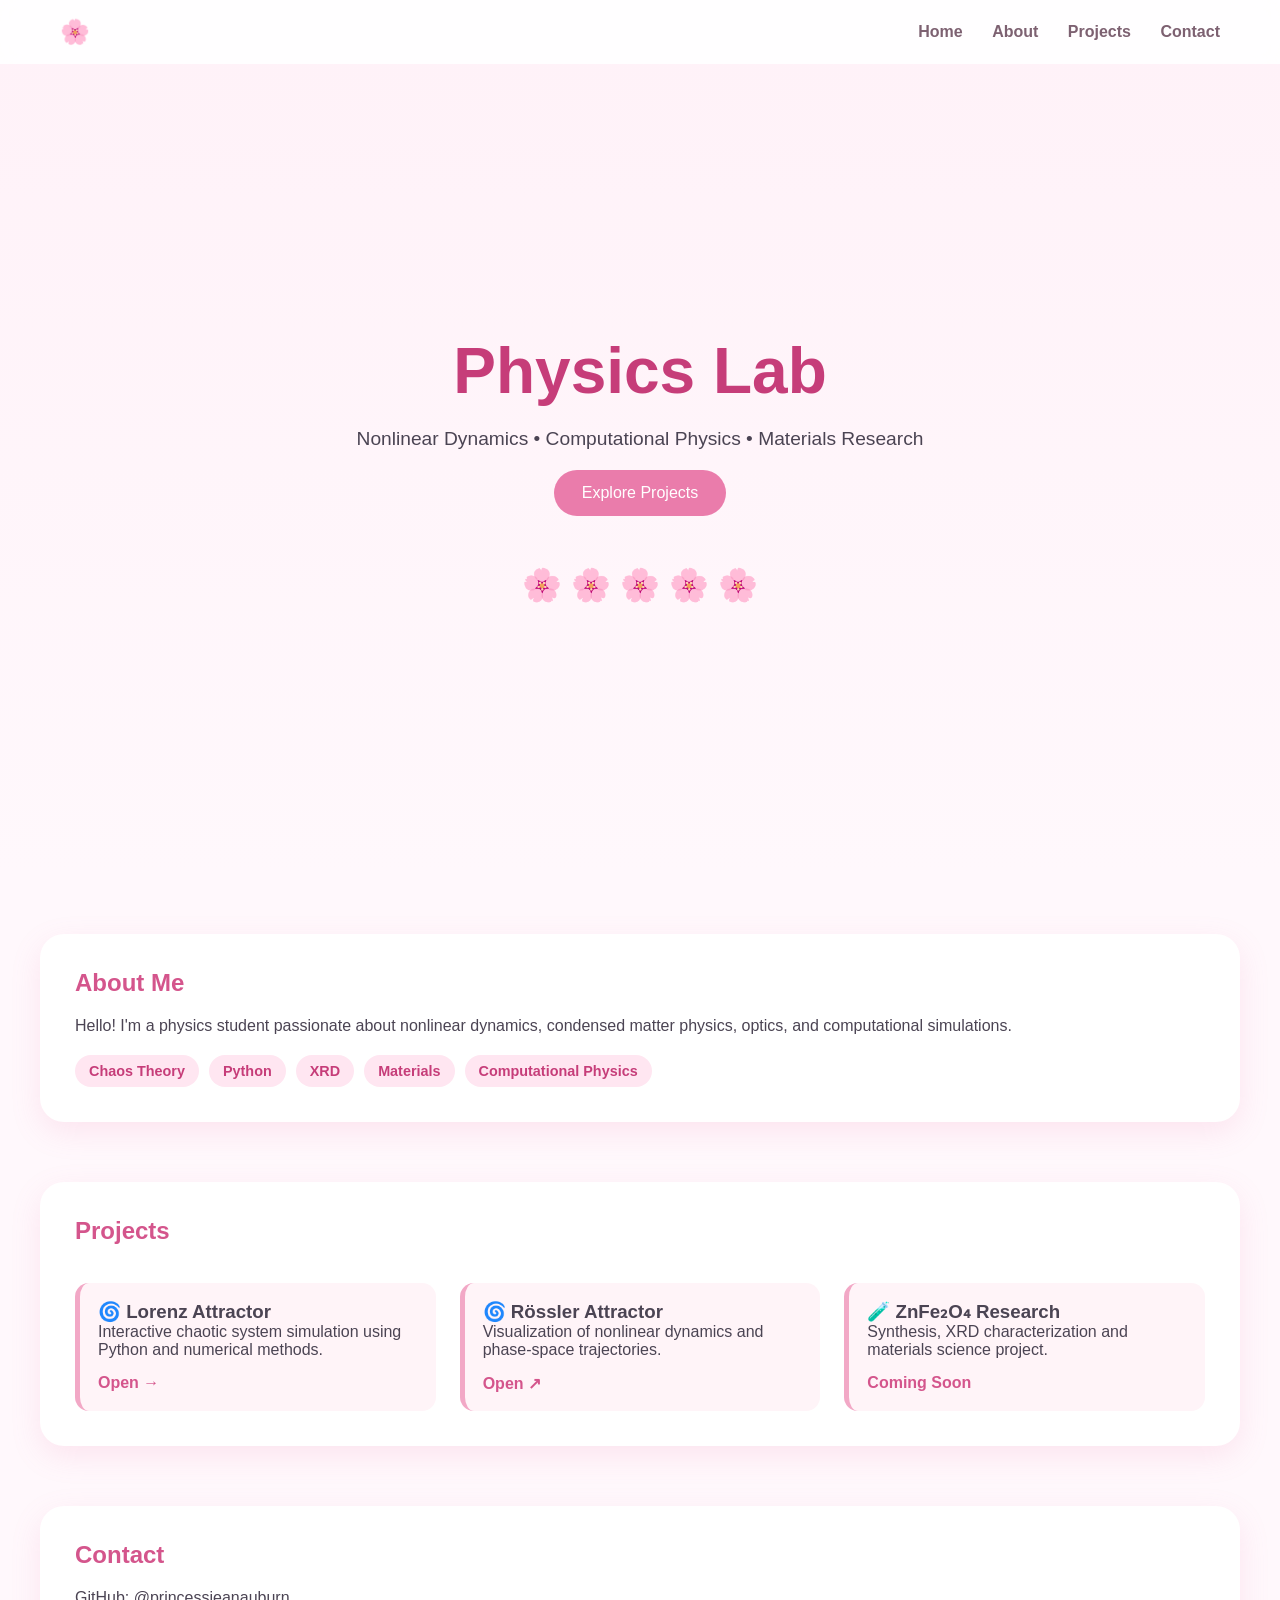
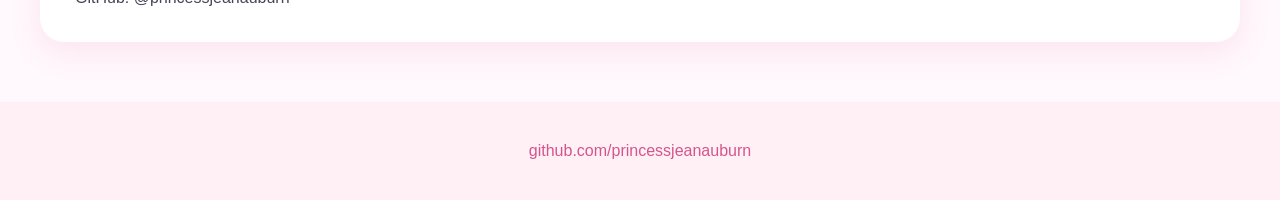
==== index.html @ 62dab0b1 "Update index.html" ====
<!DOCTYPE html>
<html lang="en">
<head>
  <meta charset="UTF-8">
  <meta name="viewport" content="width=device-width, initial-scale=1.0">
  <title>Mei | Physics Portfolio</title>
  <link rel="stylesheet" href="style.css">
</head>

<body>

<nav>
  <h2 class="logo">🌸 </h2>

  <div class="links">
    <a href="#home">Home</a>
    <a href="#about">About</a>
    <a href="#projects">Projects</a>
    <a href="#contact">Contact</a>
  </div>
</nav>

<header id="home">
  <h1> Physics Lab</h1>
  <p>Nonlinear Dynamics • Computational Physics • Materials Research</p>

  <a class="button" href="#projects">Explore Projects</a>

  <div class="petals">
    🌸 🌸 🌸 🌸 🌸
  </div>
</header>

<section id="about" class="card about">

  <div class="about-text">
    <h2>About Me</h2>

    <p>
      Hello! I'm a physics student passionate about nonlinear
      dynamics, condensed matter physics, optics, and computational
      simulations.
    </p>

    <div class="tags">
      <span>Chaos Theory</span>
      <span>Python</span>
      <span>XRD</span>
      <span>Materials</span>
      <span>Computational Physics</span>
    </div>

  </div>

</section>

<section id="projects" class="card">
  <h2>Projects</h2>

  <div class="project-grid">

    <div class="project hover-card">
      <div class="project-content">
        <h3>🌀 Lorenz Attractor</h3>
        <p>Interactive chaotic system simulation using Python and numerical methods.</p>

        <div class="preview">
          <img src="images/lorenz.gif" alt="Lorenz Attractor">
        </div>

        <a href="lorenz.html">Open →</a>
      </div>
    </div>

    <div class="project hover-card">
      <div class="project-content">
    <h3>🌀 Rössler Attractor</h3>
    <p>Visualization of nonlinear dynamics and phase-space trajectories.</p>

    <div class="preview">
      <img src="images/rossler_rotating.gif" alt="Rössler Attractor">
    </div>

    <a href="Rossler.html">Open ↗</a>
  </div>
</div>

    <div class="project">
      <h3>🧪 ZnFe₂O₄ Research</h3>
      <p>Synthesis, XRD characterization and materials science project.</p>
      <a href="#">Coming Soon</a>
    </div>

  </div>
</section>

<section id="contact" class="card">
  <h2>Contact</h2>
  <p>GitHub: @princessjeanauburn</p>
</section>
  
<footer>
  <p></p>
  <p>
    <a href="https://github.com/princessjeanauburn">
      github.com/princessjeanauburn
    </a>
  </p>
</footer>

</body>
</html>
---- style.css ----
html{
    scroll-behavior:smooth;
}

*{
    margin:0;
    padding:0;
    box-sizing:border-box;
}

body{
    font-family:"Segoe UI", sans-serif;
    background:#fff8fc;
    color:#4b4453;
    margin:0;
    width:100%;
}

/* ---------- NAVIGATION ---------- */

nav{
    position:sticky;
    top:0;
    display:flex;
    justify-content:space-between;
    align-items:center;
    padding:18px 60px;
    background:rgba(255,255,255,0.8);
    backdrop-filter:blur(12px);
    z-index:100;
}

.logo{
    color:#d65a8f;
}

.links a{
    margin-left:25px;
    text-decoration:none;
    color:#7d6171;
    font-weight:600;
    transition:.3s;
}

.links a:hover{
    color:#e05c96;
}

/* ---------- HERO ---------- */

header{
    height:90vh;
    display:flex;
    flex-direction:column;
    justify-content:center;
    align-items:center;
    text-align:center;
    padding:20px;
    background:
      linear-gradient(rgba(255,240,247,.75),
      rgba(255,248,252,.95)),
      url("https://images.unsplash.com/photo-1522383225653-ed111181a951?auto=format&fit=crop&w=1600&q=80");
    background-size:cover;
    background-position:center;
}

header h1{
    font-size:4rem;
    color:#c63d79;
}

header p{
    margin:20px 0;
    font-size:1.2rem;
}

.button{
    text-decoration:none;
    background:#ea7cab;
    color:white;
    padding:14px 28px;
    border-radius:999px;
    transition:.3s;
}

.button:hover{
    background:#d96095;
}

.petals{
    margin-top:50px;
    font-size:2rem;
    animation:float 5s infinite ease-in-out;
}

@keyframes float{
    50%{
        transform:translateY(-12px);
    }
}

/* ---------- CARDS ---------- */
.about{
    display:flex;
    align-items:center;
    gap:30px;
}

.tags{
    display:flex;
    flex-wrap:wrap;
    gap:10px;
    margin-top:20px;
}

.tags span{
    background:#ffe6f1;
    color:#c63d79;
    padding:8px 14px;
    border-radius:999px;
    font-size:.9rem;
    font-weight:600;
}
.card{
    width:min(1440px,90%);
    margin:60px auto;
    background:white;
    padding:35px;
    border-radius:24px;
    box-shadow:0 10px 30px rgba(233,120,171,.15);
}

.card h2{
    color:#d4558c;
    margin-bottom:20px;
}

.project{
    margin-top:18px;
    padding:18px;
    border-left:5px solid #f2a8c6;
    background:#fff4f8;
    border-radius:12px;
}

footer{
    text-align:center;
    padding:35px;
    color:#a48b99;
}    text-decoration:none;
    color:#7d6171;
    font-weight:600;
    transition:.3s;
}

.links a:hover{
    color:#e05c96;
}

/* ---------- HERO ---------- */

header{
    height:90vh;
    display:flex;
    flex-direction:column;
    justify-content:center;
    align-items:center;
    text-align:center;
    padding:20px;
    background:
      linear-gradient(rgba(255,240,247,.75),
      rgba(255,248,252,.95)),
      url("https://images.unsplash.com/photo-1522383225653-ed111181a951?auto=format&fit=crop&w=1600&q=80");
    background-size:cover;
    background-position:center;
}

header h1{
    font-size:4rem;
    color:#c63d79;
}

header p{
    margin:20px 0;
    font-size:1.2rem;
}

.button{
    text-decoration:none;
    background:#ea7cab;
    color:white;
    padding:14px 28px;
    border-radius:999px;
    transition:.3s;
}

.button:hover{
    background:#d96095;
}

.petals{
    margin-top:50px;
    font-size:2rem;
    animation:float 5s infinite ease-in-out;
}

@keyframes float{
    50%{
        transform:translateY(-12px);
    }
}

/* ---------- CARDS ---------- */

.card{
    width:calc(100% - 80px);
    max-width:1600px;
    margin:60px auto;
    background:white;
    padding:35px;
    border-radius:24px;
    box-shadow:0 10px 30px rgba(233,120,171,.15);
}
.card h2{
    color:#d4558c;
    margin-bottom:20px;
}
.project-grid{
    display:grid;
    grid-template-columns:repeat(3, minmax(280px, 1fr));
    gap:24px;
    width:100%;
}

.project a{
    display:inline-block;
    margin-top:15px;
    color:#d4558c;
    text-decoration:none;
    font-weight:bold;
}

.project:hover{
    transform:translateY(-6px);
    transition:.3s;
}
.project{
    margin-top:18px;
    padding:18px;
    border-left:5px solid #f2a8c6;
    background:#fff4f8;
    border-radius:12px;
}

footer{
    text-align:center;
    padding:40px 20px;
    background:#fff0f6;
    color:#9b6a7f;
}

footer a{
    color:#d4558c;
    text-decoration:none;
}

footer a:hover{
    text-decoration:underline;
}
.project-grid{
    display:grid;
    grid-template-columns:repeat(3,1fr);
    gap:24px;
}

.project{
    background:#fff4f8;
    border-left:5px solid #f2a8c6;
    border-radius:14px;
    padding:18px;
    transition:all .35s ease;
}

.project-content{
    display:flex;
    flex-direction:column;
}

.preview{
    max-height:0;
    overflow:hidden;
    opacity:0;
    transition:all .4s ease;
}

.preview img{
    width:100%;
    border-radius:10px;
    margin-top:12px;
}

.hover-card:hover{
    transform:translateY(-8px);
    box-shadow:0 12px 28px rgba(233,120,171,.18);
}

.hover-card:hover .preview{
    max-height:260px;
    opacity:1;
}

.project a{
    margin-top:15px;
    color:#d4558c;
    font-weight:bold;
    text-decoration:none;
}
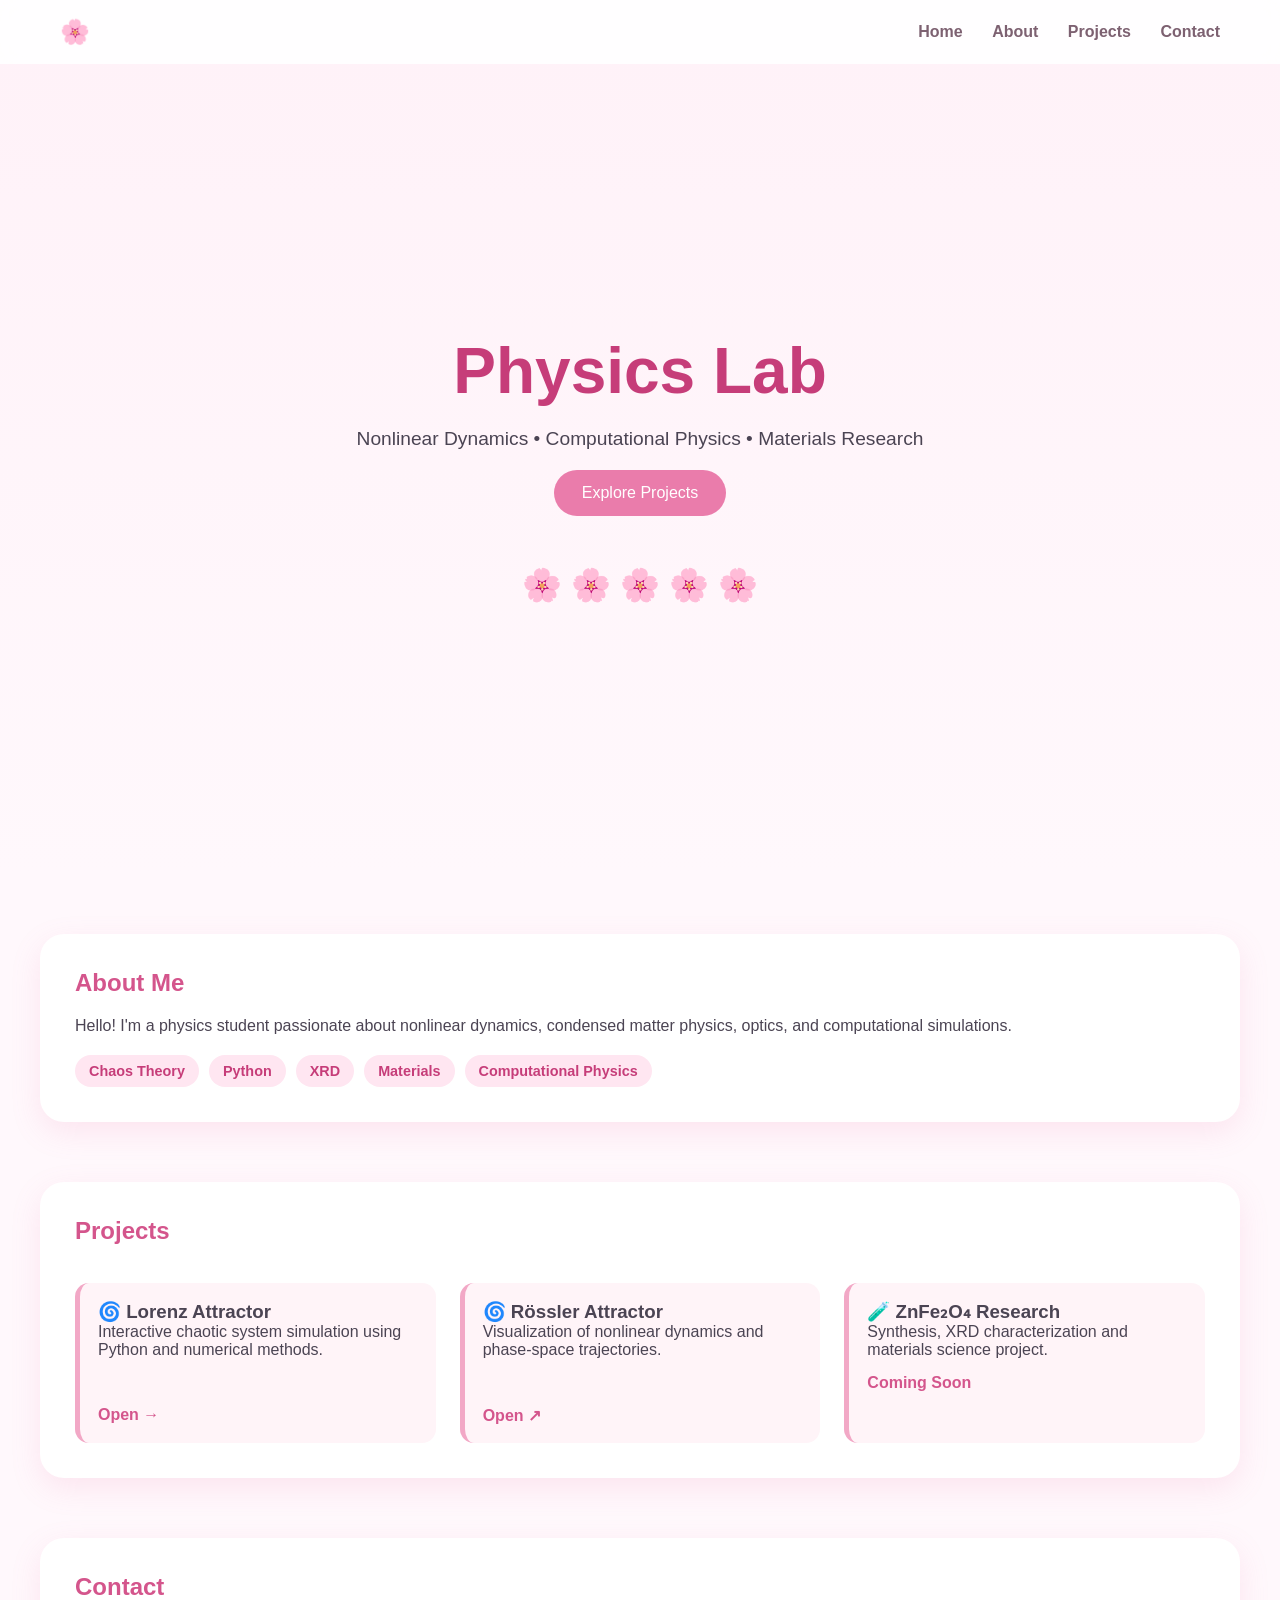
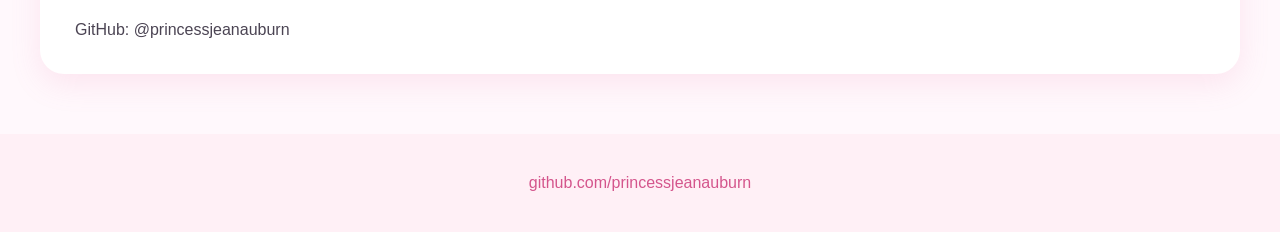
==== commit d0e41047: "Update index.html" ====
--- a/index.html
+++ b/index.html
@@ -73,7 +73,7 @@
     </div>
 
     <div class="project hover-card">
-      <div class="project-content">
+  <div class="project-content">
     <h3>🌀 Rössler Attractor</h3>
     <p>Visualization of nonlinear dynamics and phase-space trajectories.</p>
 
--- a/style.css
+++ b/style.css
@@ -315,3 +315,37 @@
     font-weight:bold;
     text-decoration:none;
 }
+/* Hover card */
+.hover-card{
+    position: relative;
+    overflow: hidden;
+    transition: transform 0.35s ease, box-shadow 0.35s ease;
+}
+
+.hover-card:hover{
+    transform: translateY(-8px);
+    box-shadow: 0 18px 40px rgba(0,0,0,0.18);
+}
+
+/* GIF preview */
+.preview{
+    margin: 16px 0;
+    border-radius: 14px;
+    overflow: hidden;
+    opacity: 0;
+    max-height: 0;
+    transform: scale(0.96);
+    transition: all 0.4s ease;
+}
+
+.hover-card:hover .preview{
+    opacity: 1;
+    max-height: 320px;
+    transform: scale(1);
+}
+
+.preview img{
+    width: 100%;
+    display: block;
+    border-radius: 14px;
+}
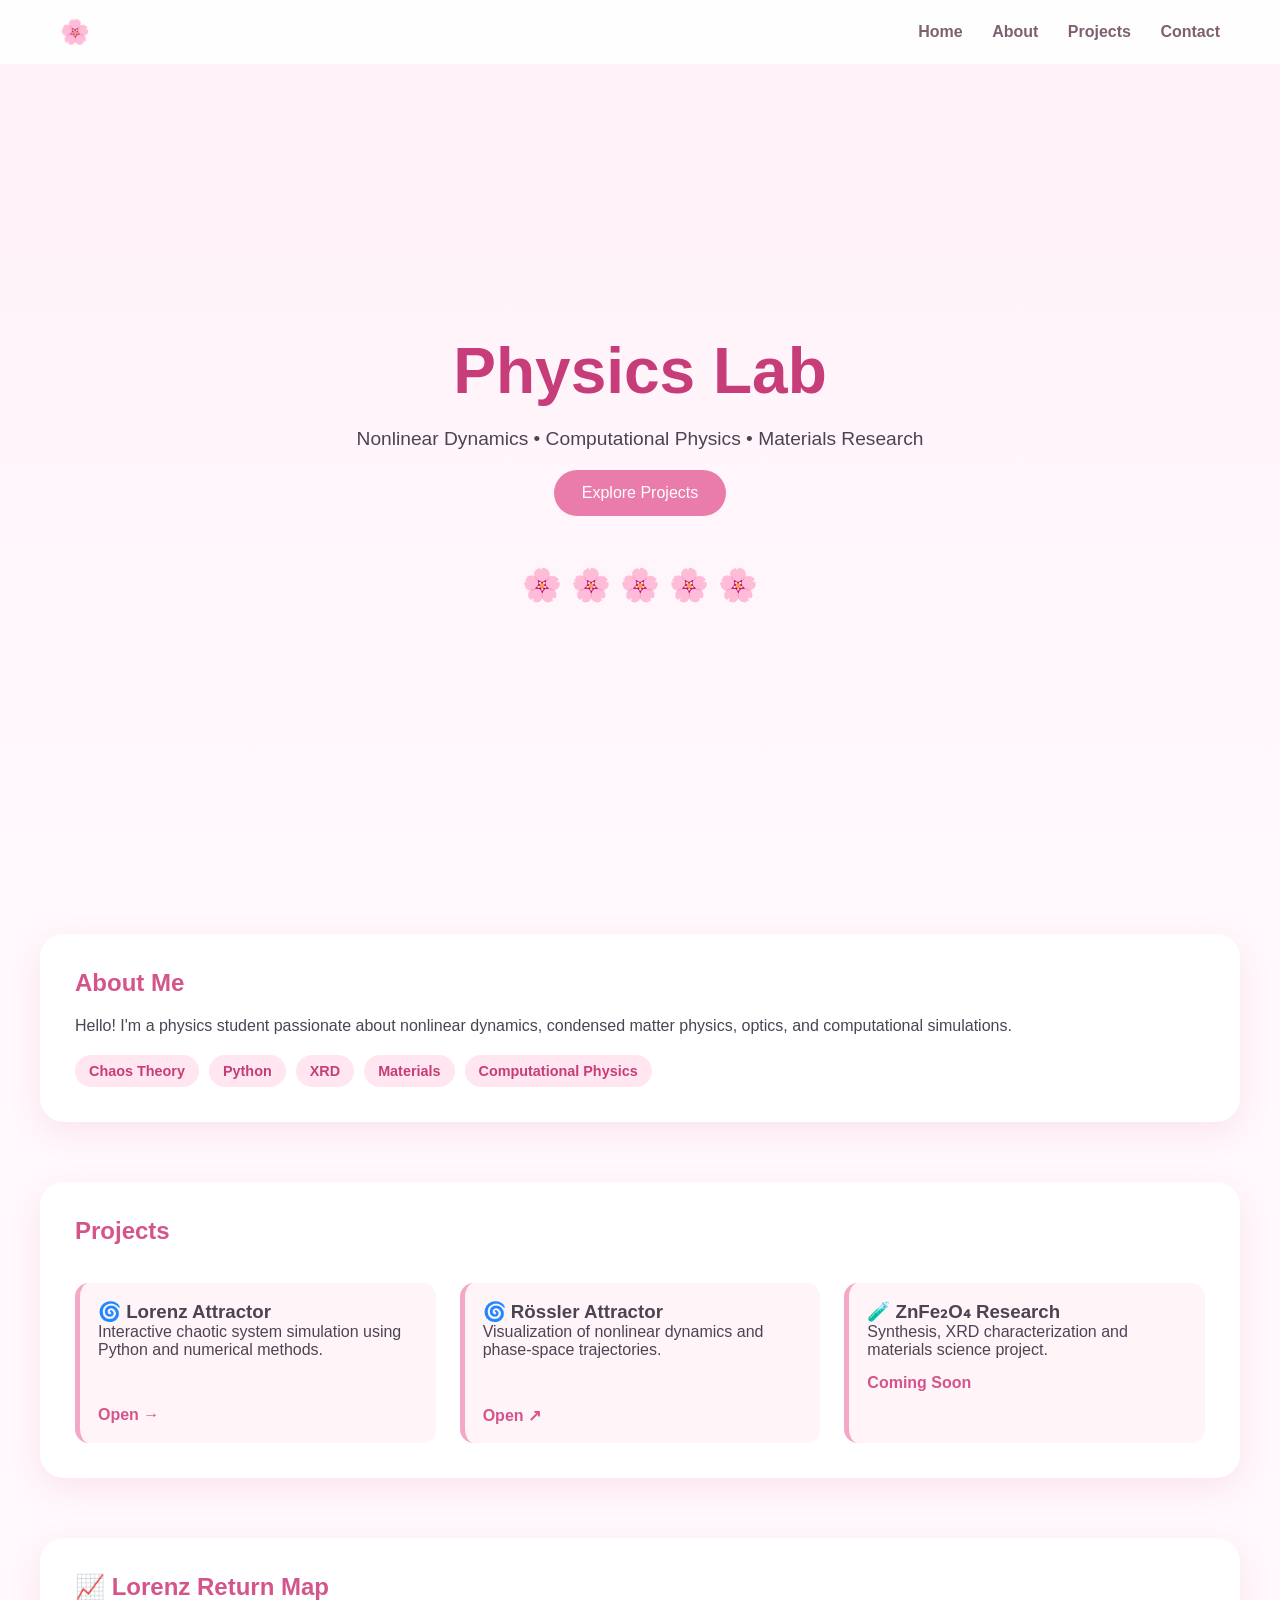
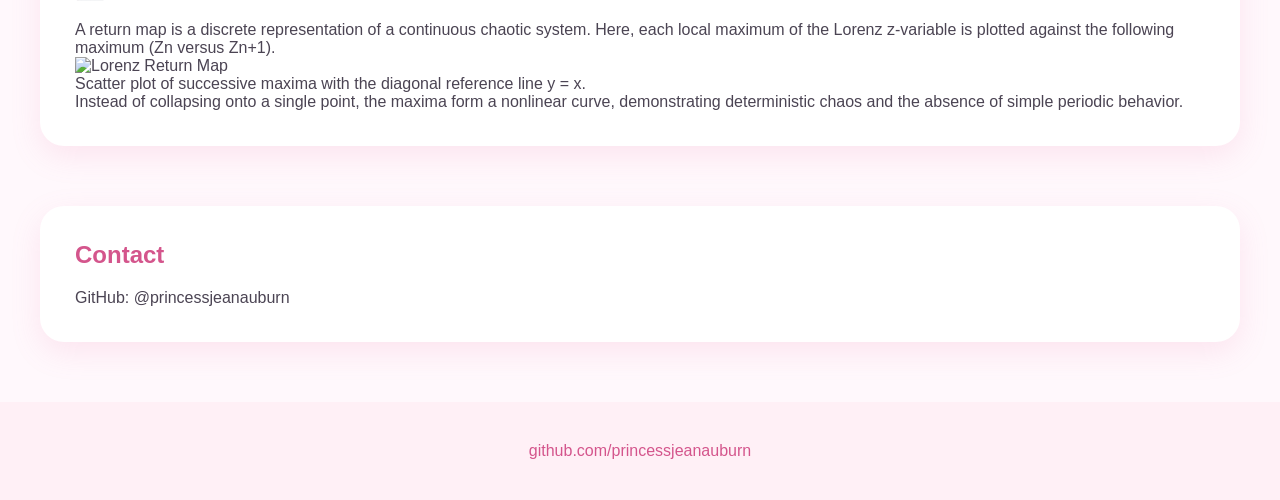
==== commit 81c380fa: "Update index.html" ====
--- a/index.html
+++ b/index.html
@@ -83,8 +83,8 @@
 
     <a href="Rossler.html">Open ↗</a>
   </div>
-</div>
-
+    </div>
+    
     <div class="project">
       <h3>🧪 ZnFe₂O₄ Research</h3>
       <p>Synthesis, XRD characterization and materials science project.</p>
@@ -92,6 +92,30 @@
     </div>
 
   </div>
+</section>
+  <section class="card" id="return-map">
+    <h2>📈 Lorenz Return Map</h2>
+
+    <p>
+        A return map is a discrete representation of a continuous chaotic system.
+        Here, each local maximum of the Lorenz z-variable is plotted against the
+        following maximum (Zn versus Zn+1).
+    </p>
+
+    <div class="figure">
+        <img src="images/lorenz_return_map.png"
+             alt="Lorenz Return Map">
+    </div>
+
+    <p class="caption">
+        Scatter plot of successive maxima with the diagonal reference line y = x.
+    </p>
+
+    <p>
+        Instead of collapsing onto a single point, the maxima form a nonlinear
+        curve, demonstrating deterministic chaos and the absence of simple
+        periodic behavior.
+    </p>
 </section>
 
 <section id="contact" class="card">
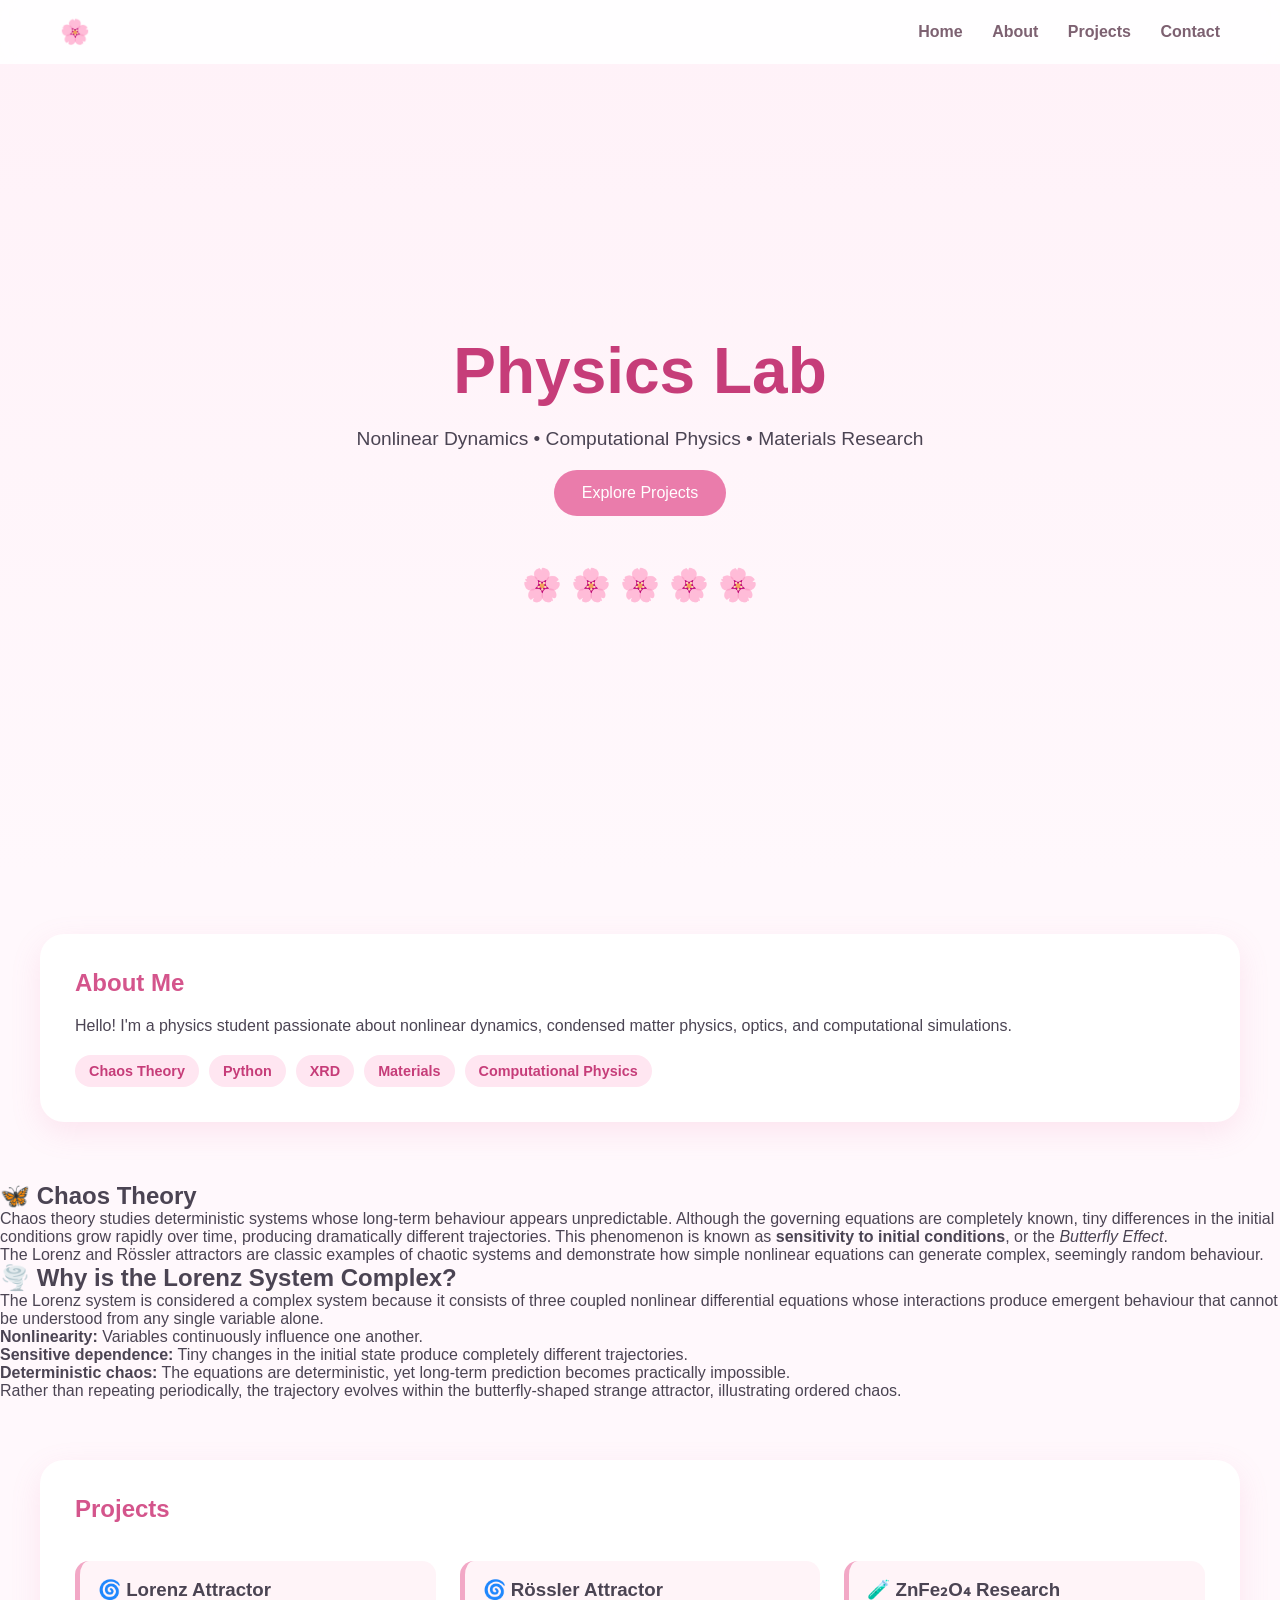
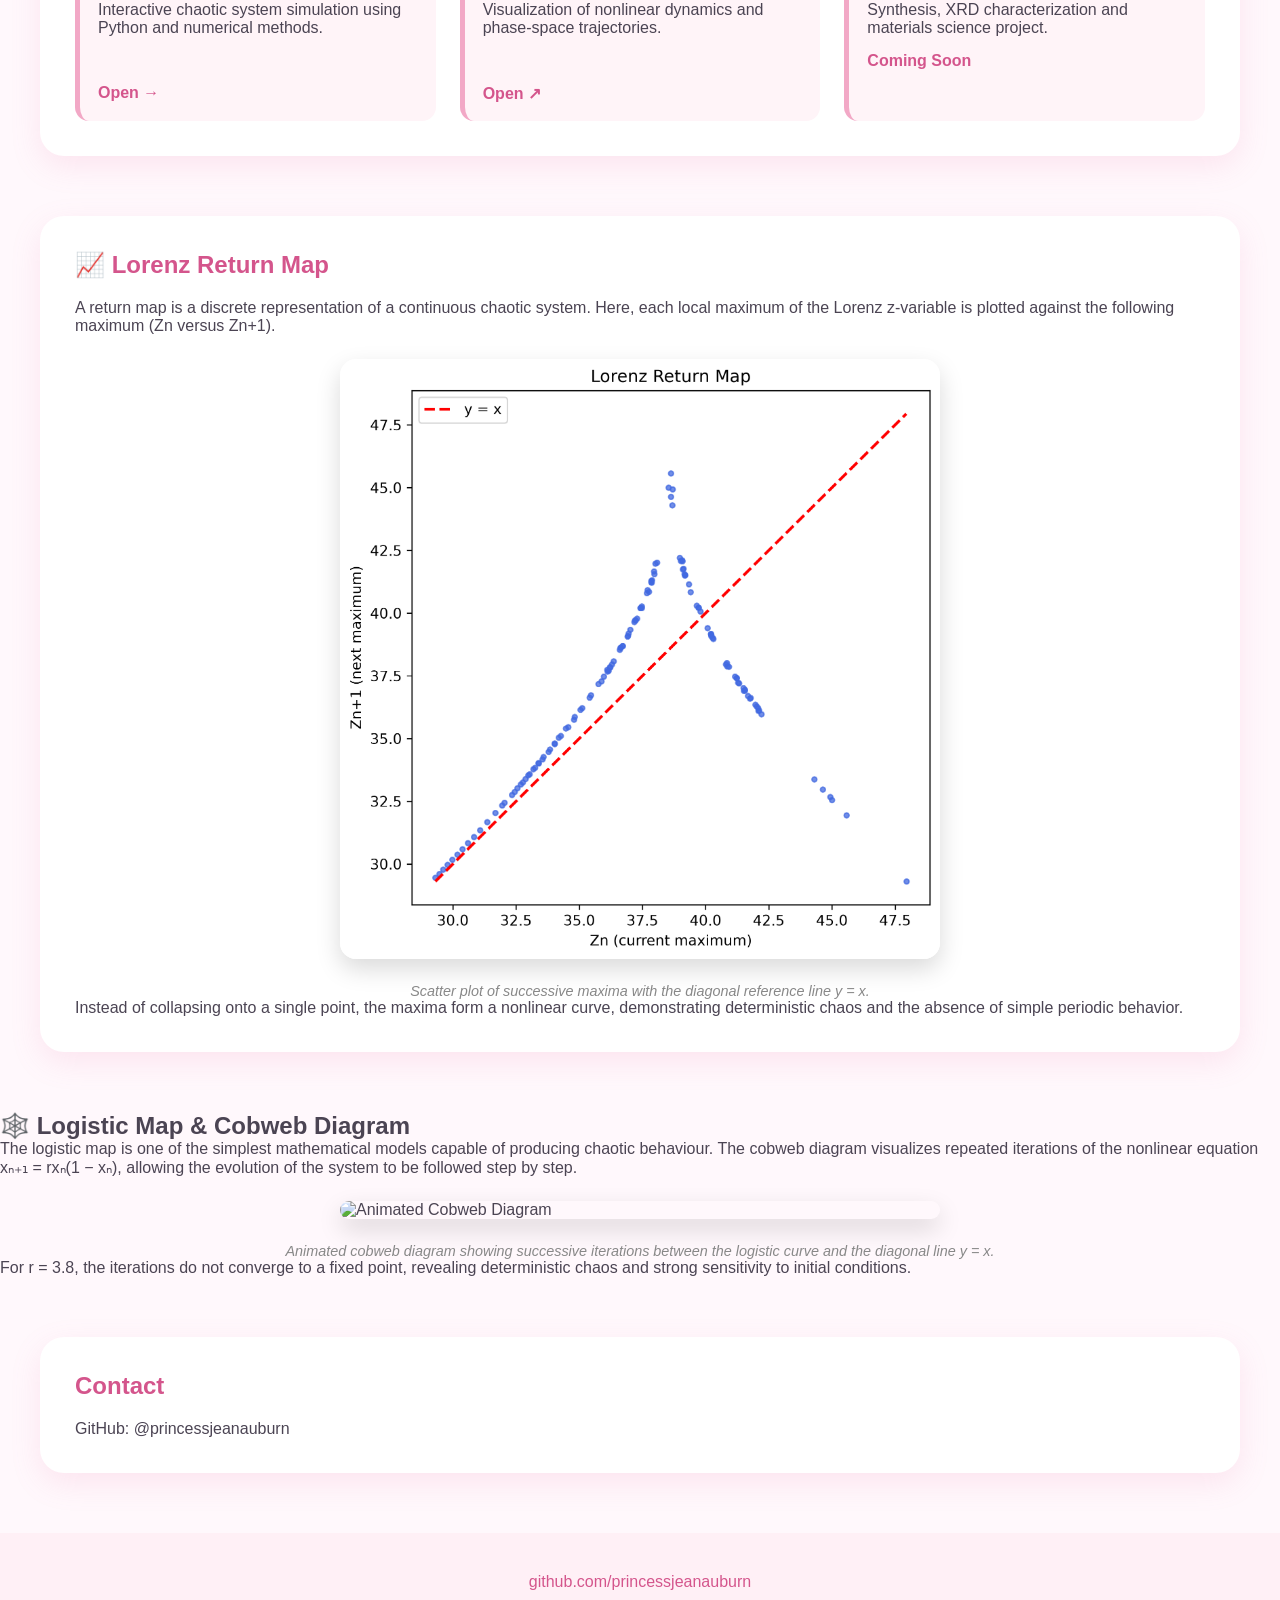
==== commit 5aca0f0e: "Update index.html" ====
--- a/index.html
+++ b/index.html
@@ -53,6 +53,45 @@
   </div>
 
 </section>
+  <section class="content-card" id="chaos">
+    <h2>🦋 Chaos Theory</h2>
+
+    <p>
+        Chaos theory studies deterministic systems whose long-term behaviour
+        appears unpredictable. Although the governing equations are completely
+        known, tiny differences in the initial conditions grow rapidly over time,
+        producing dramatically different trajectories. This phenomenon is known
+        as <strong>sensitivity to initial conditions</strong>, or the
+        <em>Butterfly Effect</em>.
+    </p>
+
+    <p>
+        The Lorenz and Rössler attractors are classic examples of chaotic
+        systems and demonstrate how simple nonlinear equations can generate
+        complex, seemingly random behaviour.
+    </p>
+</section>
+  <section class="content-card" id="complex-system">
+    <h2>🌪️ Why is the Lorenz System Complex?</h2>
+
+    <p>
+        The Lorenz system is considered a complex system because it consists of
+        three coupled nonlinear differential equations whose interactions produce
+        emergent behaviour that cannot be understood from any single variable
+        alone.
+    </p>
+
+    <ul>
+        <li><strong>Nonlinearity:</strong> Variables continuously influence one another.</li>
+        <li><strong>Sensitive dependence:</strong> Tiny changes in the initial state produce completely different trajectories.</li>
+        <li><strong>Deterministic chaos:</strong> The equations are deterministic, yet long-term prediction becomes practically impossible.</li>
+    </ul>
+
+    <p>
+        Rather than repeating periodically, the trajectory evolves within the
+        butterfly-shaped strange attractor, illustrating ordered chaos.
+    </p>
+</section>
 
 <section id="projects" class="card">
   <h2>Projects</h2>
@@ -115,6 +154,32 @@
         Instead of collapsing onto a single point, the maxima form a nonlinear
         curve, demonstrating deterministic chaos and the absence of simple
         periodic behavior.
+    </p>
+</section>
+  <section class="content-card" id="cobweb">
+    <h2>🕸️ Logistic Map & Cobweb Diagram</h2>
+
+    <p>
+        The logistic map is one of the simplest mathematical models capable of
+        producing chaotic behaviour. The cobweb diagram visualizes repeated
+        iterations of the nonlinear equation
+        xₙ₊₁ = rxₙ(1 − xₙ), allowing the evolution of the system to be followed
+        step by step.
+    </p>
+
+    <div class="figure">
+        <img src="images/cobweb_logistic.gif"
+             alt="Animated Cobweb Diagram">
+    </div>
+
+    <p class="caption">
+        Animated cobweb diagram showing successive iterations between the
+        logistic curve and the diagonal line y = x.
+    </p>
+
+    <p>
+        For r = 3.8, the iterations do not converge to a fixed point, revealing
+        deterministic chaos and strong sensitivity to initial conditions.
     </p>
 </section>
 
--- a/style.css
+++ b/style.css
@@ -349,3 +349,22 @@
     display: block;
     border-radius: 14px;
 }
+.figure{
+    margin: 1.5rem auto;
+    max-width: 600px;
+}
+
+.figure img{
+    width: 100%;
+    border-radius: 16px;
+    display: block;
+    box-shadow: 0 10px 25px rgba(0,0,0,0.15);
+}
+
+.caption{
+    text-align: center;
+    font-size: 0.9rem;
+    color: #888;
+    margin-top: 0.75rem;
+    font-style: italic;
+}
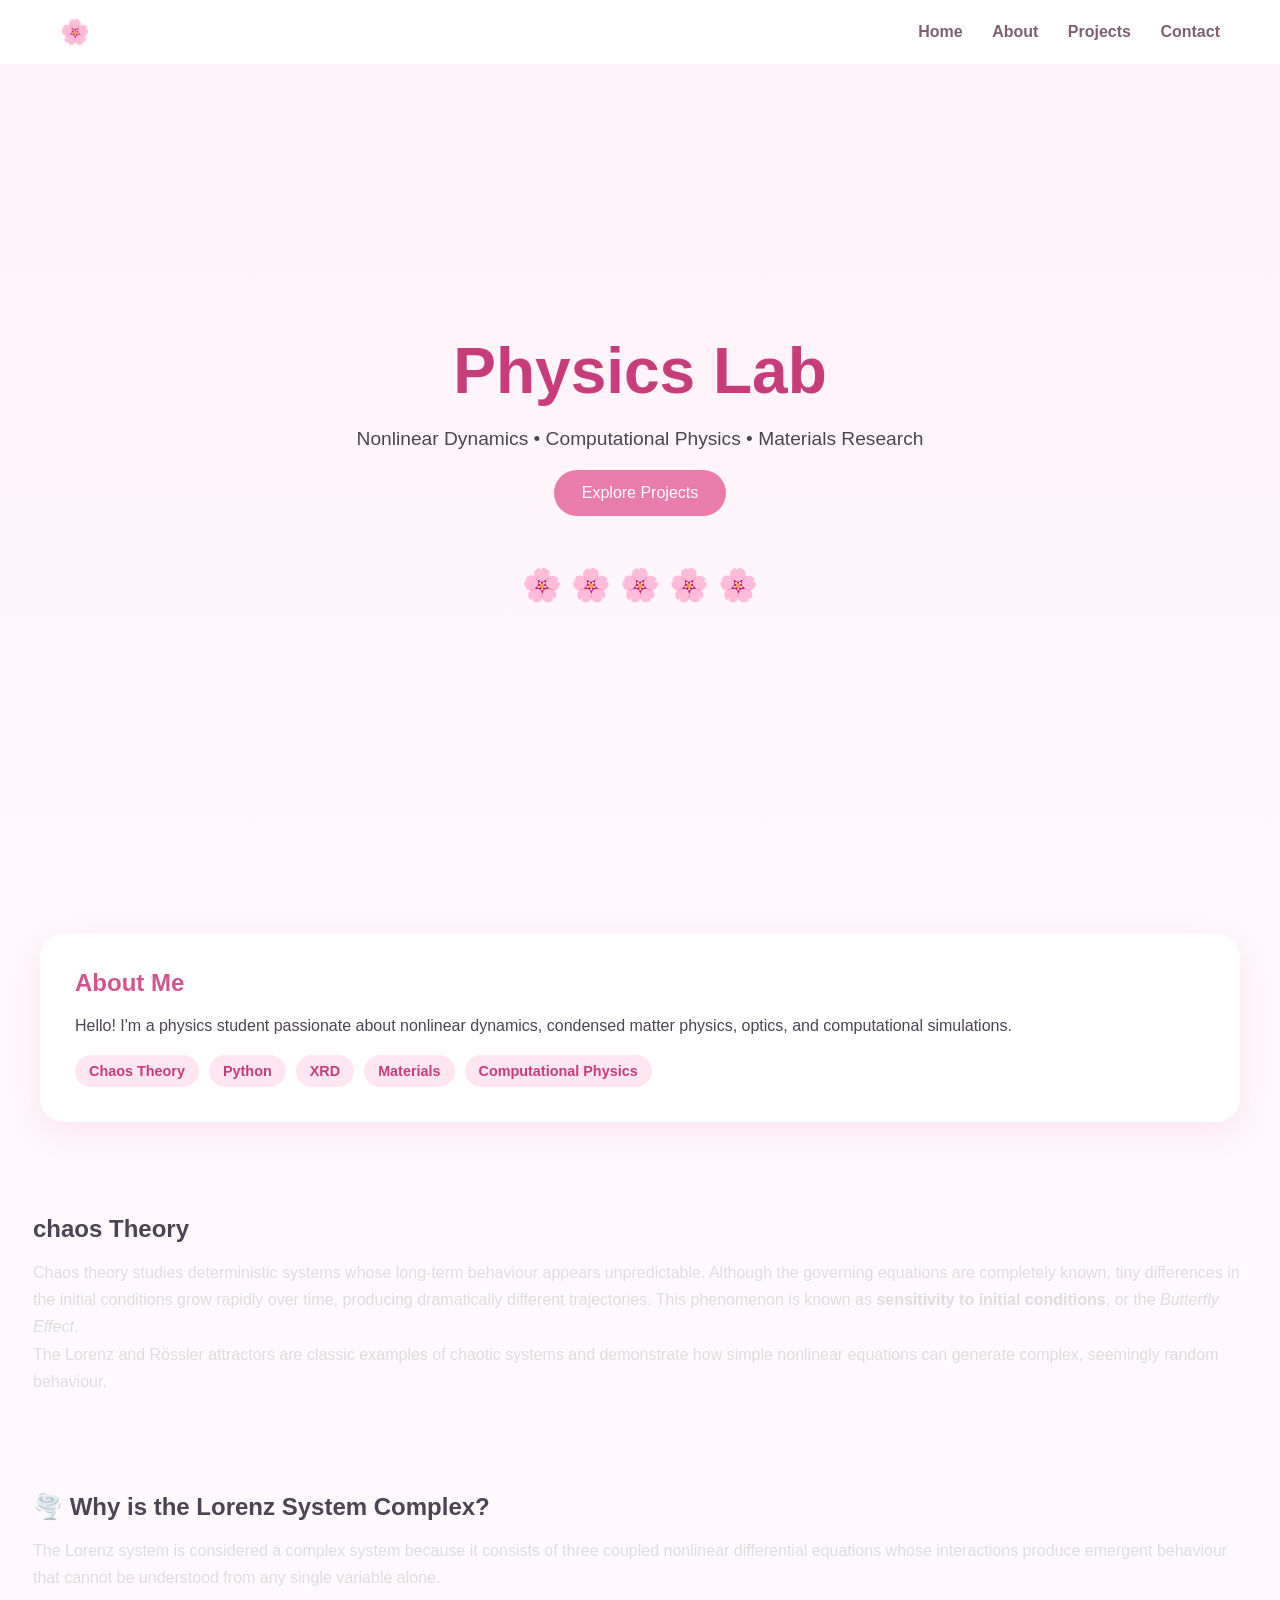
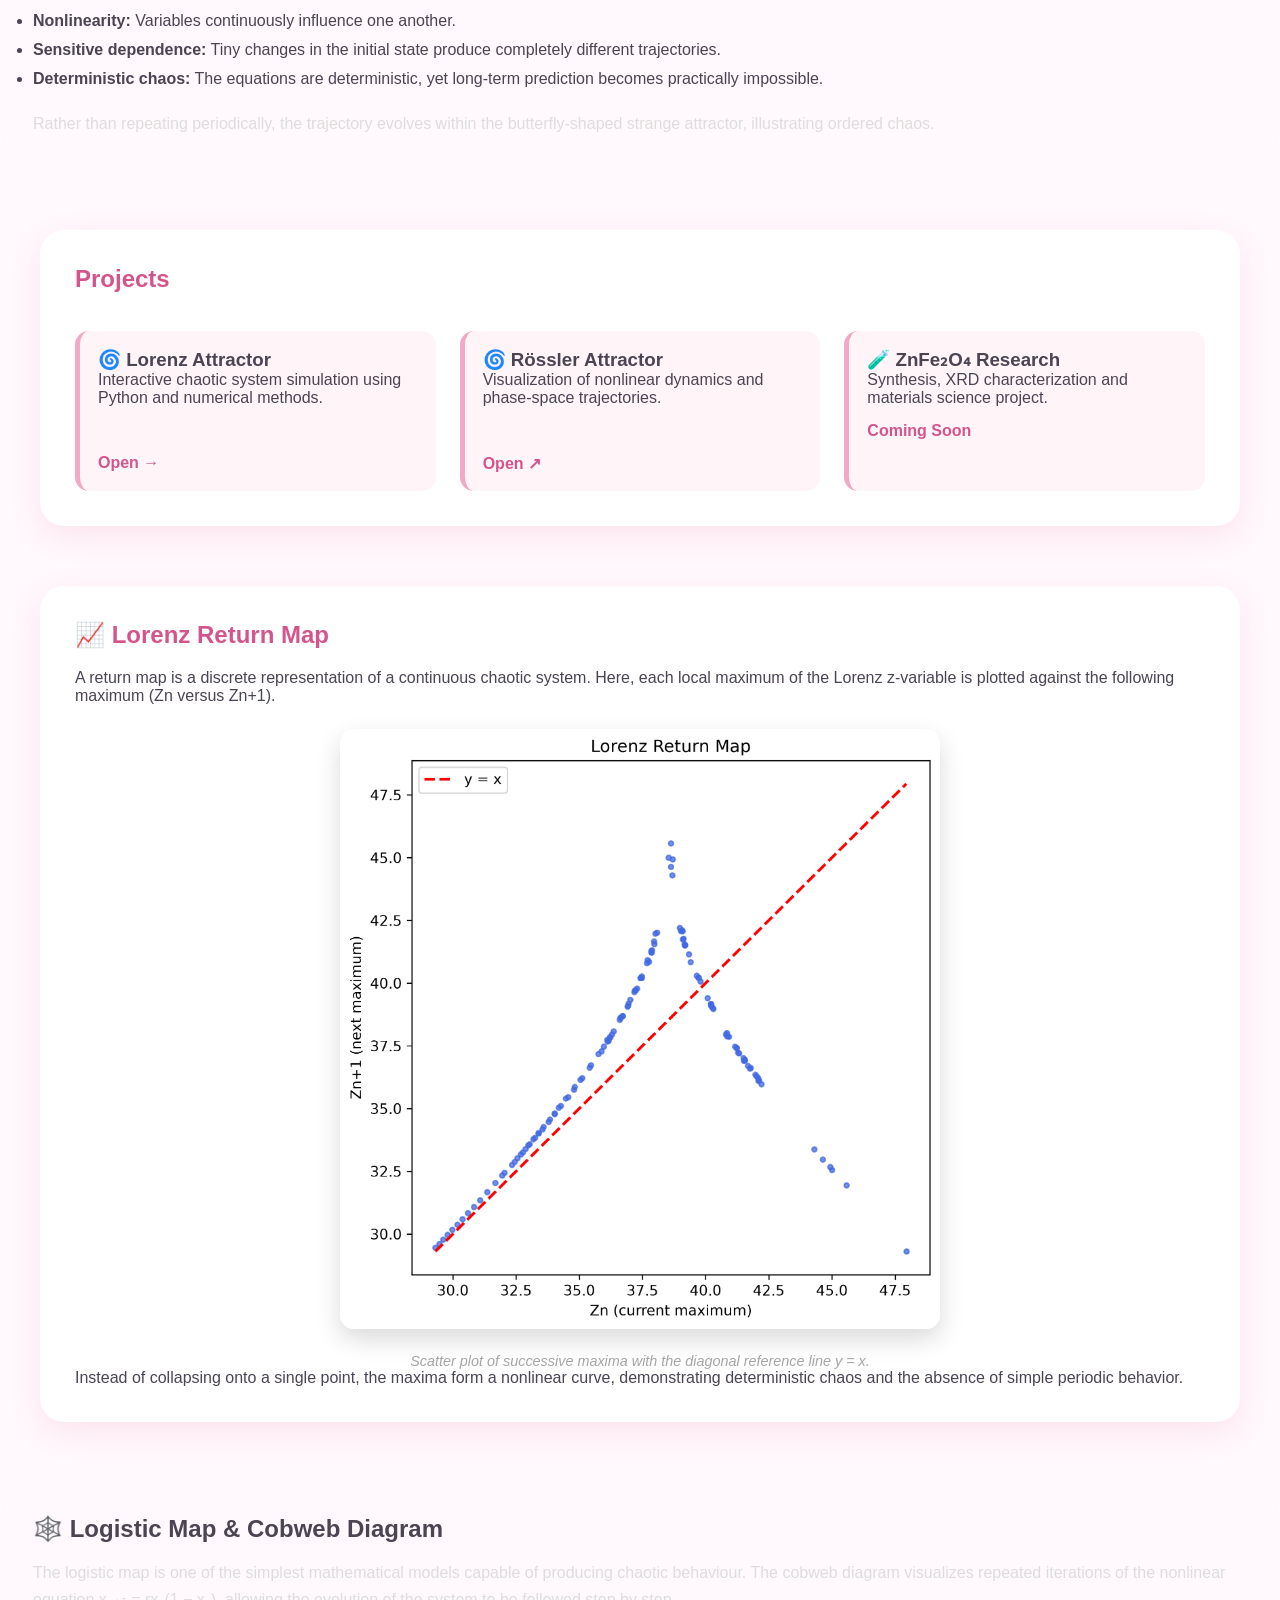
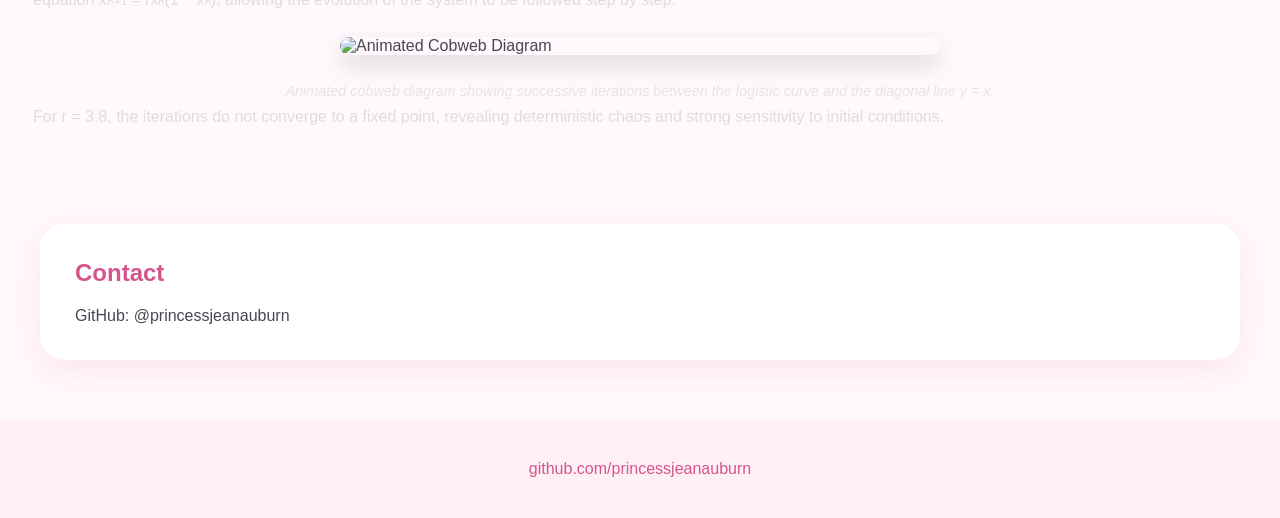
==== commit b856b59b: "Update index.html" ====
--- a/index.html
+++ b/index.html
@@ -54,7 +54,7 @@
 
 </section>
   <section class="content-card" id="chaos">
-    <h2>🦋 Chaos Theory</h2>
+    <h2>chaos Theory</h2>
 
     <p>
         Chaos theory studies deterministic systems whose long-term behaviour
--- a/style.css
+++ b/style.css
@@ -368,3 +368,43 @@
     margin-top: 0.75rem;
     font-style: italic;
 }
+.content-card{
+    background: rgba(255,255,255,0.08);
+    backdrop-filter: blur(14px);
+    border-radius: 18px;
+    padding: 2rem;
+    margin: 2rem 0;
+    border: 1px solid rgba(255,255,255,0.12);
+}
+
+.content-card h2{
+    margin-bottom: 1rem;
+}
+
+.content-card p{
+    line-height: 1.7;
+    color: #ddd;
+}
+
+.content-card ul{
+    margin: 1rem 0;
+    line-height: 1.8;
+}
+
+.figure{
+    max-width: 600px;
+    margin: 1.5rem auto;
+}
+
+.figure img{
+    width: 100%;
+    border-radius: 14px;
+    display: block;
+}
+
+.caption{
+    text-align: center;
+    font-size: 0.9rem;
+    opacity: 0.75;
+    font-style: italic;
+}
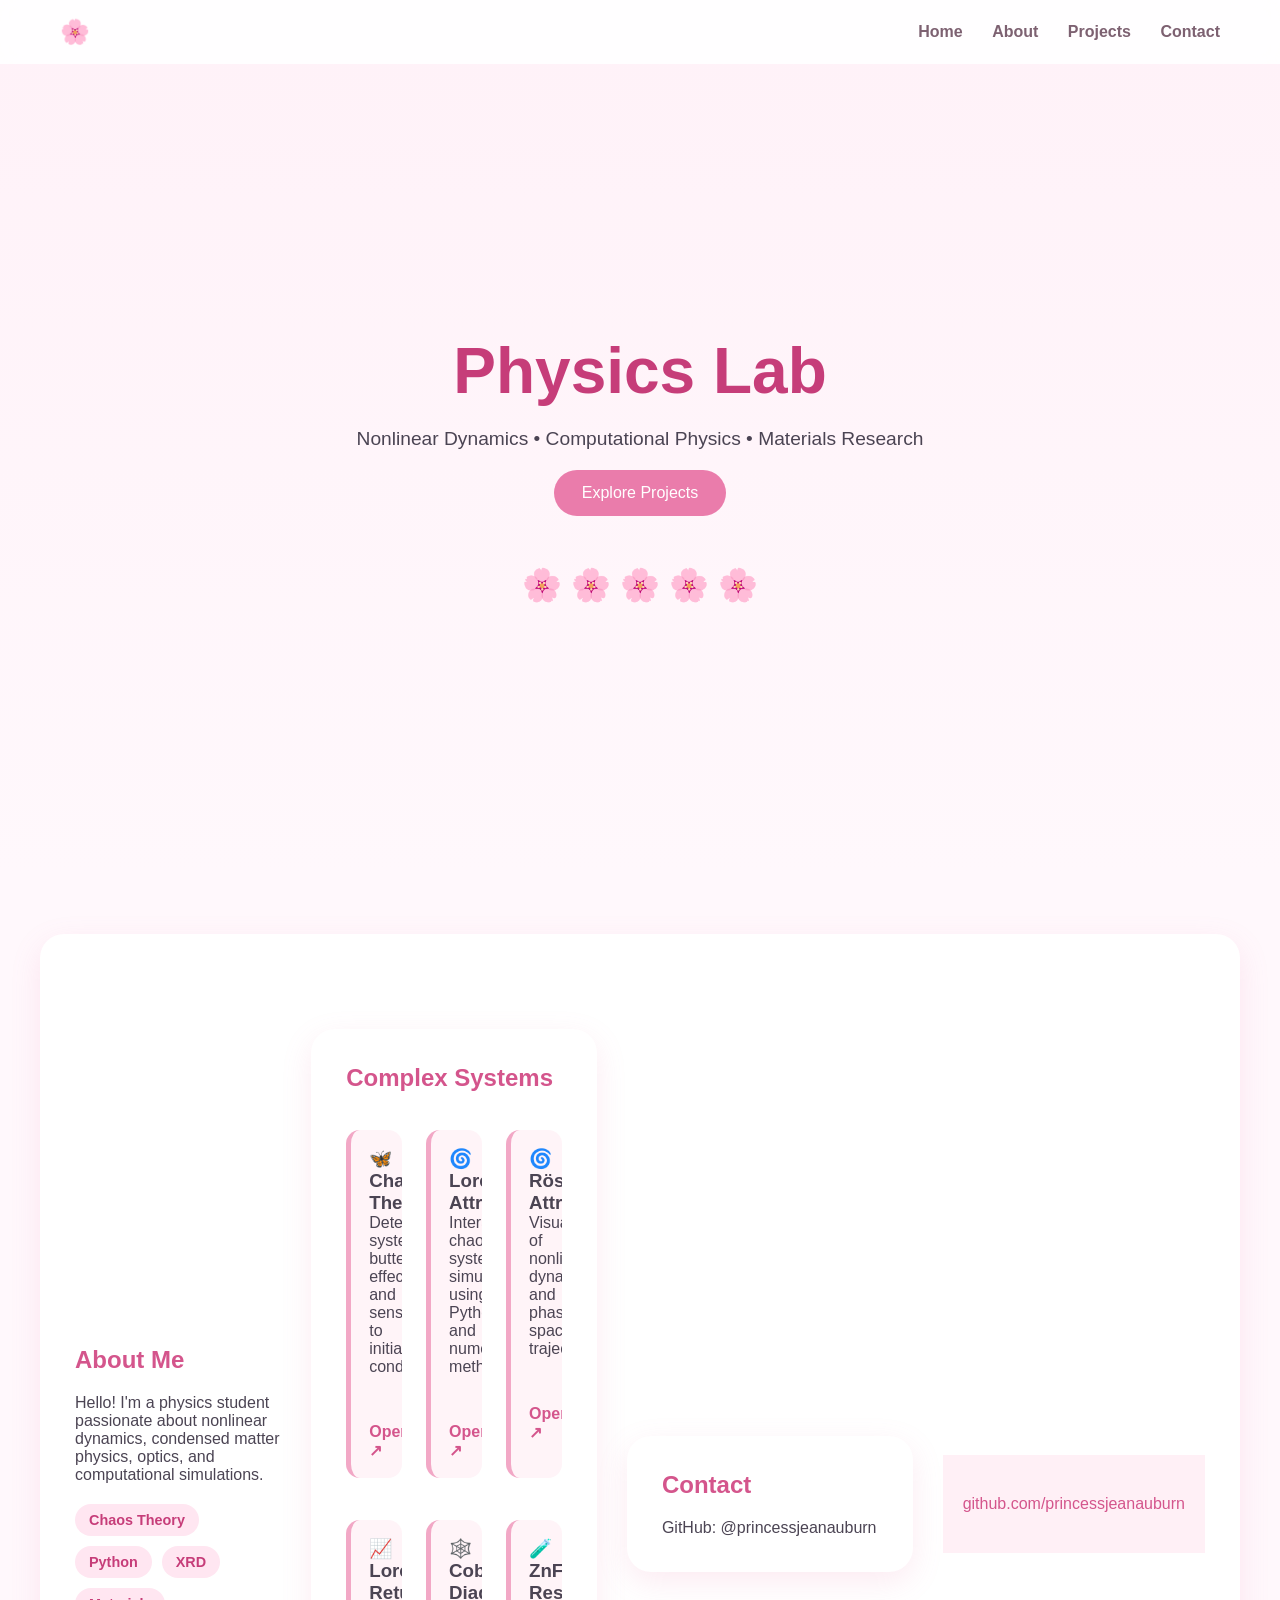
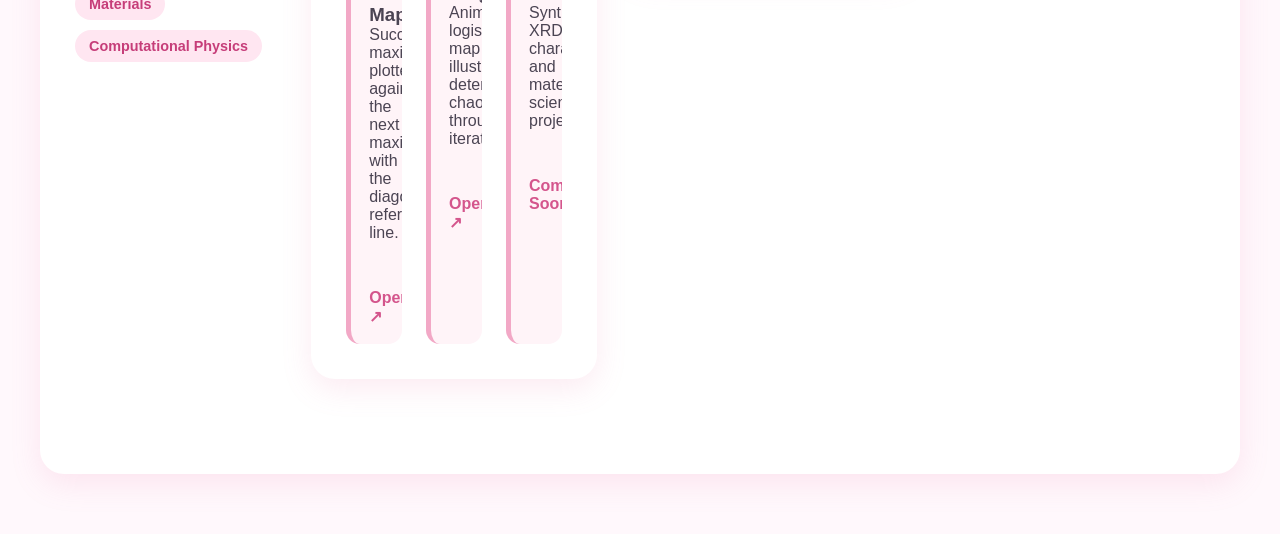
==== commit cde3937b: "Update index.html" ====
--- a/index.html
+++ b/index.html
@@ -52,135 +52,96 @@
 
   </div>
 
-</section>
-  <section class="content-card" id="chaos">
-    <h2>chaos Theory</h2>
-
-    <p>
-        Chaos theory studies deterministic systems whose long-term behaviour
-        appears unpredictable. Although the governing equations are completely
-        known, tiny differences in the initial conditions grow rapidly over time,
-        producing dramatically different trajectories. This phenomenon is known
-        as <strong>sensitivity to initial conditions</strong>, or the
-        <em>Butterfly Effect</em>.
-    </p>
-
-    <p>
-        The Lorenz and Rössler attractors are classic examples of chaotic
-        systems and demonstrate how simple nonlinear equations can generate
-        complex, seemingly random behaviour.
-    </p>
-</section>
-  <section class="content-card" id="complex-system">
-    <h2>🌪️ Why is the Lorenz System Complex?</h2>
-
-    <p>
-        The Lorenz system is considered a complex system because it consists of
-        three coupled nonlinear differential equations whose interactions produce
-        emergent behaviour that cannot be understood from any single variable
-        alone.
-    </p>
-
-    <ul>
-        <li><strong>Nonlinearity:</strong> Variables continuously influence one another.</li>
-        <li><strong>Sensitive dependence:</strong> Tiny changes in the initial state produce completely different trajectories.</li>
-        <li><strong>Deterministic chaos:</strong> The equations are deterministic, yet long-term prediction becomes practically impossible.</li>
-    </ul>
-
-    <p>
-        Rather than repeating periodically, the trajectory evolves within the
-        butterfly-shaped strange attractor, illustrating ordered chaos.
-    </p>
-</section>
-
 <section id="projects" class="card">
-  <h2>Projects</h2>
+  <h2>Complex Systems</h2>
 
   <div class="project-grid">
 
+    <!-- Chaos Theory -->
+    <div class="project hover-card">
+      <div class="project-content">
+        <h3>🦋 Chaos Theory</h3>
+        <p>Deterministic systems, butterfly effect and sensitivity to initial conditions.</p>
+
+        <div class="preview">
+          <img src="images/lorenz.gif" alt="Chaos Theory">
+        </div>
+
+        <a href="Chaos.html">Open ↗</a>
+      </div>
+    </div>
+
+    <!-- Lorenz -->
     <div class="project hover-card">
       <div class="project-content">
         <h3>🌀 Lorenz Attractor</h3>
         <p>Interactive chaotic system simulation using Python and numerical methods.</p>
 
         <div class="preview">
-          <img src="images/lorenz.gif" alt="Lorenz Attractor">
+          <img src="images/lorenz.gif" alt="Lorenz">
         </div>
 
-        <a href="lorenz.html">Open →</a>
+        <a href="Lorenz.html">Open ↗</a>
       </div>
     </div>
 
+    <!-- Rossler -->
     <div class="project hover-card">
-  <div class="project-content">
-    <h3>🌀 Rössler Attractor</h3>
-    <p>Visualization of nonlinear dynamics and phase-space trajectories.</p>
+      <div class="project-content">
+        <h3>🌀 Rössler Attractor</h3>
+        <p>Visualization of nonlinear dynamics and phase-space trajectories.</p>
 
-    <div class="preview">
-      <img src="images/rossler_rotating.gif" alt="Rössler Attractor">
+        <div class="preview">
+          <img src="images/rossler_rotating.gif" alt="Rossler">
+        </div>
+
+        <a href="Rossler.html">Open ↗</a>
+      </div>
     </div>
 
-    <a href="Rossler.html">Open ↗</a>
-  </div>
+    <!-- Return Map -->
+    <div class="project hover-card">
+      <div class="project-content">
+        <h3>📈 Lorenz Return Map</h3>
+        <p>Successive maxima plotted against the next maximum with the diagonal reference line.</p>
+
+        <div class="preview">
+          <img src="images/lorenz_return_map.png" alt="Return Map">
+        </div>
+
+        <a href="ReturnMap.html">Open ↗</a>
+      </div>
     </div>
-    
-    <div class="project">
-      <h3>🧪 ZnFe₂O₄ Research</h3>
-      <p>Synthesis, XRD characterization and materials science project.</p>
-      <a href="#">Coming Soon</a>
+
+    <!-- Cobweb -->
+    <div class="project hover-card">
+      <div class="project-content">
+        <h3>🕸️ Cobweb Diagram</h3>
+        <p>Animated logistic map illustrating deterministic chaos through iterations.</p>
+
+        <div class="preview">
+          <img src="images/cobweb_logistic.gif" alt="Cobweb">
+        </div>
+
+        <a href="Cobweb.html">Open ↗</a>
+      </div>
+    </div>
+
+    <!-- Materials -->
+    <div class="project hover-card">
+      <div class="project-content">
+        <h3>🧪 ZnFe₂O₄ Research</h3>
+        <p>Synthesis, XRD characterization and materials science project.</p>
+
+        <div class="preview">
+          <img src="images/xrd.png" alt="Research">
+        </div>
+
+        <a href="#">Coming Soon</a>
+      </div>
     </div>
 
   </div>
-</section>
-  <section class="card" id="return-map">
-    <h2>📈 Lorenz Return Map</h2>
-
-    <p>
-        A return map is a discrete representation of a continuous chaotic system.
-        Here, each local maximum of the Lorenz z-variable is plotted against the
-        following maximum (Zn versus Zn+1).
-    </p>
-
-    <div class="figure">
-        <img src="images/lorenz_return_map.png"
-             alt="Lorenz Return Map">
-    </div>
-
-    <p class="caption">
-        Scatter plot of successive maxima with the diagonal reference line y = x.
-    </p>
-
-    <p>
-        Instead of collapsing onto a single point, the maxima form a nonlinear
-        curve, demonstrating deterministic chaos and the absence of simple
-        periodic behavior.
-    </p>
-</section>
-  <section class="content-card" id="cobweb">
-    <h2>🕸️ Logistic Map & Cobweb Diagram</h2>
-
-    <p>
-        The logistic map is one of the simplest mathematical models capable of
-        producing chaotic behaviour. The cobweb diagram visualizes repeated
-        iterations of the nonlinear equation
-        xₙ₊₁ = rxₙ(1 − xₙ), allowing the evolution of the system to be followed
-        step by step.
-    </p>
-
-    <div class="figure">
-        <img src="images/cobweb_logistic.gif"
-             alt="Animated Cobweb Diagram">
-    </div>
-
-    <p class="caption">
-        Animated cobweb diagram showing successive iterations between the
-        logistic curve and the diagonal line y = x.
-    </p>
-
-    <p>
-        For r = 3.8, the iterations do not converge to a fixed point, revealing
-        deterministic chaos and strong sensitivity to initial conditions.
-    </p>
 </section>
 
 <section id="contact" class="card">
